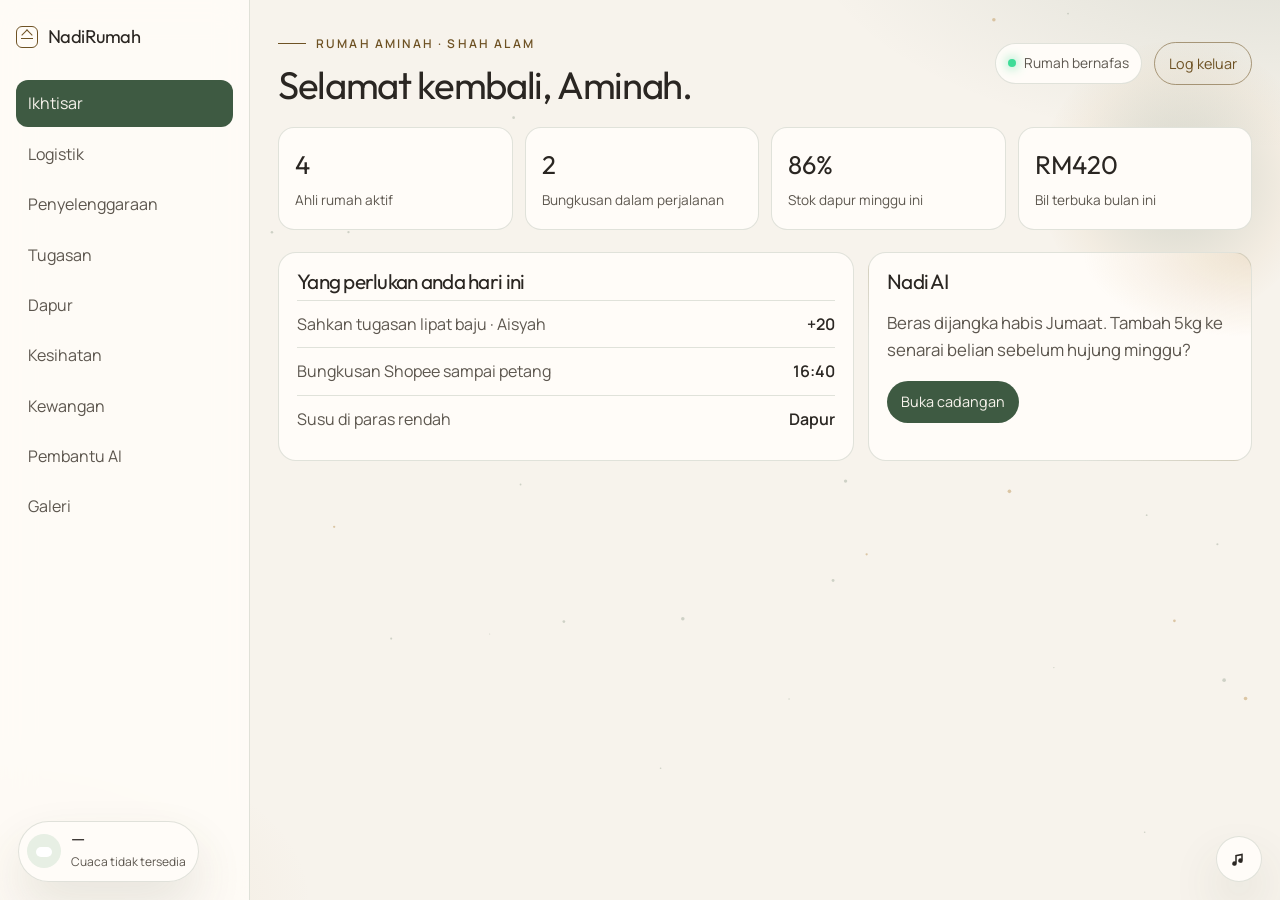
==== dashboard.html @ 3e280d4c "Terbitkan laman NadiRumah HomeOS." ====
<!DOCTYPE html>
<html lang="ms">
<head>
  <meta charset="utf-8">
  <meta name="viewport" content="width=device-width, initial-scale=1">
  <title>Papan pemuka · NadiRumah</title>
  <meta name="description" content="Paparan antaramuka utama NadiRumah HomeOS untuk keluarga.">
  <link rel="preconnect" href="https://fonts.googleapis.com">
  <link rel="preconnect" href="https://fonts.gstatic.com" crossorigin>
  <link href="https://fonts.googleapis.com/css2?family=Manrope:wght@400;500;600;700&family=Outfit:wght@300;400;500&display=swap" rel="stylesheet">
  <link rel="stylesheet" href="assets/css/style.css">
</head>
<body class="dash">
  <div class="app">
    <aside class="side">
      <a class="logo" href="index.html"><span class="mark" aria-hidden="true"></span> NadiRumah</a>
      <nav aria-label="Modul papan pemuka">
        <button type="button" class="on" data-tab="ikhtisar">Ikhtisar</button>
        <button type="button" data-tab="logistik">Logistik</button>
        <button type="button" data-tab="selenggara">Penyelenggaraan</button>
        <button type="button" data-tab="tugasan">Tugasan</button>
        <button type="button" data-tab="dapur">Dapur</button>
        <button type="button" data-tab="kesihatan">Kesihatan</button>
        <button type="button" data-tab="kewangan">Kewangan</button>
        <button type="button" data-tab="ai">Pembantu AI</button>
        <button type="button" data-tab="galeri">Galeri</button>
      </nav>
    </aside>
    <main class="main">
      <canvas class="dash-dust" id="dust" aria-hidden="true"></canvas>
      <div class="dash-orb" aria-hidden="true"></div>
      <div class="topbar">
        <div>
          <p class="eyebrow" data-house>Rumah Aminah · Shah Alam</p>
          <h2 class="dash-title">Selamat kembali, <span data-name>Aminah</span>.</h2>
        </div>
        <div class="top-actions">
          <span class="live"><i class="pulse" aria-hidden="true"></i> Rumah bernafas</span>
          <a class="btn gold small" href="index.html" data-logout>Log keluar</a>
        </div>
      </div>

      <section class="panel on" id="ikhtisar">
        <div class="kpis">
          <div class="kpi"><b data-count="4">0</b><span>Ahli rumah aktif</span></div>
          <div class="kpi"><b data-count="2">0</b><span>Bungkusan dalam perjalanan</span></div>
          <div class="kpi"><b data-count="86" data-suffix="%">0%</b><span>Stok dapur minggu ini</span></div>
          <div class="kpi"><b data-count="420" data-prefix="RM">RM0</b><span>Bil terbuka bulan ini</span></div>
        </div>
        <div class="grid-2">
          <article class="card">
            <h3>Yang perlukan anda hari ini</h3>
            <div class="rowline"><span>Sahkan tugasan lipat baju · Aisyah</span><b>+20</b></div>
            <div class="rowline"><span>Bungkusan Shopee sampai petang</span><b>16:40</b></div>
            <div class="rowline"><span>Susu di paras rendah</span><b>Dapur</b></div>
          </article>
          <article class="card card-ai">
            <h3>Nadi AI</h3>
            <p class="lede">Beras dijangka habis Jumaat. Tambah 5kg ke senarai belian sebelum hujung minggu?</p>
            <button class="btn small" type="button" data-open-tab="ai">Buka cadangan</button>
          </article>
        </div>
      </section>

      <section class="panel" id="logistik">
        <div class="dash-stage stage-tag">
          <img src="assets/img/modul-logistik.jpg" alt="">
          <div><p class="eyebrow">Logistik</p><h3>Penerimaan bungkusan</h3></div>
        </div>
        <article class="card">
          <div class="rowline"><span>Shopee · lampin &amp; sabun</span><b>Hari ini</b></div>
          <div class="rowline"><span>Pos Laju · buku latihan Adam</span><b>Esok</b></div>
          <div class="rowline"><span>Siapa ambil di pagar</span><b>Belum ditetapkan</b></div>
        </article>
      </section>

      <section class="panel" id="selenggara">
        <div class="dash-stage stage-arch">
          <img src="assets/img/modul-penyelenggaraan.jpg" alt="">
          <div><p class="eyebrow">Penyelenggaraan</p><h3>Meja bantuan rumah</h3></div>
        </div>
        <article class="card">
          <div class="rowline"><span>Penghawa dingin bilik tidur berbunyi</span><span class="tag">Terbuka</span></div>
          <div class="rowline"><span>Lampu koridor kelip</span><b>Dijadualkan Sabtu</b></div>
          <div class="rowline"><span>Paip singki dapur</span><b>Selesai</b></div>
        </article>
      </section>

      <section class="panel" id="tugasan">
        <div class="dash-stage stage-blob">
          <img src="assets/img/modul-tugasan.jpg" alt="">
          <div><p class="eyebrow">Tugasan</p><h3>Enjin tugasan</h3></div>
        </div>
        <article class="card">
          <div class="rowline"><span>Aisyah · lipat baju</span><b>20 mata · menunggu</b></div>
          <div class="rowline"><span>Adam · siram tanaman</span><b>15 mata · selesai</b></div>
          <div class="rowline"><span>Papan mata minggu ini</span><b>Aisyah 240 · Adam 180</b></div>
        </article>
      </section>

      <section class="panel" id="dapur">
        <div class="dash-stage stage-leaf">
          <img src="assets/img/modul-dapur.jpg" alt="">
          <div><p class="eyebrow">Dapur</p><h3>Arkib dapur</h3></div>
        </div>
        <article class="card">
          <div class="rowline"><span>Beras</span><b>2 hari</b></div>
          <div class="rowline"><span>Susu segar</span><b>Hampir habis</b></div>
          <div class="rowline"><span>Telur</span><b>Cukup</b></div>
        </article>
      </section>

      <section class="panel" id="kesihatan">
        <div class="dash-stage stage-window">
          <img src="assets/img/modul-kesihatan.jpg" alt="">
          <div><p class="eyebrow">Kesihatan</p><h3>Kesihatan &amp; sekolah</h3></div>
        </div>
        <article class="card">
          <div class="rowline"><span>Alahan Adam</span><b>Udang · epipen di laci dapur</b></div>
          <div class="rowline"><span>Klinik keluarga</span><b>Klinik Kelana, 03-0000 2211</b></div>
          <div class="rowline"><span>Latihan Aisyah</span><b>Khamis 17:30</b></div>
        </article>
      </section>

      <section class="panel" id="kewangan">
        <div class="dash-stage stage-fold">
          <img src="assets/img/modul-kewangan.jpg" alt="">
          <div><p class="eyebrow">Kewangan</p><h3>Kewangan rumah</h3></div>
        </div>
        <article class="card">
          <div class="rowline"><span>TNB</span><b>RM186 · 12 haribulan</b></div>
          <div class="rowline"><span>Air</span><b>RM42 · 18 haribulan</b></div>
          <div class="rowline"><span>Cukai tanah</span><b>Mac · belum dijana</b></div>
        </article>
      </section>

      <section class="panel" id="ai">
        <article class="card card-ai">
          <h3>Pembantu rumah</h3>
          <div class="ai-line"><small>Ramalan</small><p>Stok beras menyusut lebih cepat minggu ini kerana cuti sekolah. Cadangan: 5kg, bukan 10kg.</p></div>
          <div class="ai-line" style="margin-top:12px"><small>Jadual</small><p>Servis penghawa dingin Sabtu 10:00 bertindih dengan latihan. Alih teknisi ke 14:00?</p></div>
          <div class="ai-line" style="margin-top:12px"><small>Cukai</small><p>Cukai tanah tahun lepas dibayar 3 hari lewat. Peringatan tahun ini diangkat 14 hari lebih awal.</p></div>
        </article>
      </section>

      <section class="panel" id="galeri">
        <div class="gallery-head">
          <div>
            <p class="eyebrow">Galeri keluarga</p>
            <h3 class="dash-title">Bingkai rumah</h3>
            <p class="lede">Admin dan ahli keluarga boleh muat naik gambar serta video. Apabila iPad dibiarkan, galeri menjadi bingkai.</p>
          </div>
          <div class="gallery-actions">
            <button class="btn small" type="button" id="gallery-pick">Muat naik</button>
            <button class="btn gold small" type="button" id="frame-now">Mainkan bingkai</button>
            <input id="gallery-file" type="file" accept="image/*,video/*" multiple hidden>
          </div>
        </div>
        <p class="hint" id="gallery-note" hidden></p>
        <div class="gallery-grid" id="gallery-grid"></div>
        <p class="lede" id="gallery-empty">Belum ada gambar. Muat naik untuk mengisi bingkai rumah.</p>
      </section>
    </main>
  </div>
  <div class="weather" id="weather" role="status" aria-live="polite">
    <span class="weather-sky" data-sky="cloud" aria-hidden="true"></span>
    <span>
      <strong id="weather-temp">—</strong>
      <small id="weather-label">Shah Alam</small>
    </span>
  </div>
  <div class="frame" id="frame" hidden role="dialog" aria-label="Bingkai gambar">
    <div class="frame-stage" id="frame-stage"></div>
    <div class="frame-meta">
      <span id="frame-who"></span>
      <span id="frame-clock"></span>
    </div>
    <p class="frame-hint">Sentuh untuk kembali</p>
  </div>
  <div class="soundpad">
    <button class="sound-toggle" type="button" aria-expanded="false" aria-controls="sound-panel" aria-label="Lagu">
      <svg viewBox="0 0 24 24" width="18" height="18" aria-hidden="true"><path fill="currentColor" d="M9 18a3 3 0 1 1-2-2.83V6.5l10-2v9.67a3 3 0 1 1-2-2.83V7.2l-6 1.2V18Z"/></svg>
    </button>
    <div class="sound-panel" id="sound-panel" hidden>
      <div class="sound-row">
        <button class="sound-play" type="button" data-music="toggle">Main</button>
        <span id="sound-now">Piano cerah</span>
        <button class="sound-min" type="button" aria-label="Kecilkan">Kecilkan</button>
      </div>
      <div class="sound-list" role="listbox" aria-label="Senarai lagu">
        <button type="button" data-weather-music aria-pressed="true">Ikut cuaca</button>
        <button type="button" data-track="0" aria-pressed="false">Piano cerah</button>
        <button type="button" data-track="1" aria-pressed="false">Piano mendung</button>
        <button type="button" data-track="2" aria-pressed="false">Piano hujan</button>
        <button type="button" data-track="3" aria-pressed="false">Dodoi malam</button>
      </div>
      <label class="sound-vol">Kelantangan
        <input id="sound-vol" type="range" min="0" max="100" value="45" aria-valuemin="0" aria-valuemax="100">
      </label>
    </div>
  </div>
  <script src="assets/js/dashboard.js"></script>
  <script src="assets/js/gallery.js"></script>
</body>
</html>
---- assets/css/style.css ----
:root {
  --navy: #f7f3ec;
  --deep: #e7efe4;
  --ink: #2a2622;
  --gold: #6e5224;
  --gold-dim: rgba(196, 160, 106, 0.28);
  --honey: #c4a06a;
  --blue: #3e5a42;
  --blue-2: #4f6b52;
  --white: #2a2622;
  --paper: #fffcf8;
  --cream: #f7f3ec;
  --grey: #5c564e;
  --muted: #6a635b;
  --line: rgba(62, 90, 66, 0.16);
  --glass: rgba(255, 252, 248, 0.82);
  --shadow: 0 24px 50px rgba(62, 74, 52, 0.12);
  --sans: "Manrope", "Segoe UI", sans-serif;
  --display: "Outfit", "Segoe UI", sans-serif;
  --radius: 22px;
  --nav: 76px;
}

* { box-sizing: border-box; }
html { scroll-behavior: smooth; }
body {
  margin: 0;
  background: var(--navy);
  color: var(--white);
  font-family: var(--sans);
  font-size: 16px;
  line-height: 1.65;
  text-rendering: optimizeLegibility;
}
img { max-width: 100%; display: block; }
a { color: inherit; text-decoration: none; }
button, input { font: inherit; color: inherit; }
button { cursor: pointer; }
.skip {
  position: absolute;
  left: 16px;
  top: -40px;
  background: var(--gold);
  color: var(--navy);
  padding: 8px 12px;
  z-index: 20;
}
.skip:focus { top: 12px; }

.wrap {
  width: min(1160px, calc(100% - 40px));
  margin: 0 auto;
}
.eyebrow {
  display: inline-flex;
  align-items: center;
  gap: 10px;
  color: var(--gold);
  letter-spacing: 0.18em;
  text-transform: uppercase;
  font-size: 12px;
  font-weight: 600;
}
.eyebrow::before {
  content: "";
  width: 28px;
  height: 1px;
  background: var(--gold);
}
h1, h2, h3, .display {
  font-family: var(--display);
  font-weight: 400;
  letter-spacing: -0.035em;
  line-height: 1.02;
  margin: 0;
}
h2 { font-size: clamp(2.2rem, 4vw, 3.6rem); }
.lede {
  color: var(--grey);
  font-size: 1.05rem;
  max-width: 46rem;
}
.section { padding: 108px 0; position: relative; }
.section.alt {
  background:
    radial-gradient(900px 420px at 10% 0%, rgba(62, 90, 66, 0.1), transparent 60%),
    linear-gradient(180deg, #f3eee6 0%, #e7efe4 100%);
}

.nav {
  position: sticky;
  top: 0;
  z-index: 30;
  height: var(--nav);
  display: flex;
  align-items: center;
  backdrop-filter: blur(18px);
  background: rgba(247, 243, 236, 0.86);
  border-bottom: 1px solid transparent;
  transition: border-color 0.3s ease, background 0.3s ease;
}
.nav.scrolled { border-bottom-color: var(--line); background: rgba(247, 243, 236, 0.96); }
.nav-inner {
  width: min(1160px, calc(100% - 40px));
  margin: 0 auto;
  display: flex;
  align-items: center;
  gap: 28px;
}
.logo {
  display: flex;
  align-items: center;
  gap: 10px;
  font-family: var(--display);
  letter-spacing: -0.03em;
  font-size: 1.15rem;
}
.mark {
  width: 22px;
  height: 22px;
  border: 1.5px solid var(--gold);
  border-radius: 6px;
  position: relative;
  flex: none;
}
.mark::before, .mark::after { content: ""; position: absolute; }
.mark::before { left: 4px; right: 4px; top: 11px; height: 1px; background: var(--gold); }
.mark::after {
  width: 7px; height: 7px; left: 6px; top: 4px;
  border-left: 1.5px solid var(--gold);
  border-top: 1.5px solid var(--gold);
  transform: rotate(45deg);
}
.nav-links {
  display: flex;
  gap: 22px;
  margin-left: auto;
  color: var(--grey);
  font-size: 0.92rem;
}
.nav-links a { position: relative; }
.nav-links a.active, .nav-links a:hover { color: var(--white); }
.nav-actions { display: flex; align-items: center; gap: 10px; }
.link-quiet { color: var(--grey); font-size: 0.92rem; background: none; border: 0; padding: 8px; }
.link-quiet:hover { color: var(--white); }
.btn {
  border: 0;
  border-radius: 999px;
  padding: 12px 18px;
  background: var(--blue);
  color: var(--cream);
  display: inline-flex;
  align-items: center;
  justify-content: center;
  gap: 8px;
  transition: transform 0.25s ease, background 0.25s ease, box-shadow 0.25s ease;
}
.btn:hover { background: var(--blue-2); transform: translateY(-1px); box-shadow: 0 10px 30px rgba(62, 90, 66, 0.22); }
.btn.gold {
  background: transparent;
  color: var(--gold);
  border: 1px solid rgba(110, 82, 36, 0.55);
}
.btn.gold:hover { background: var(--gold); color: var(--cream); box-shadow: 0 10px 30px rgba(110, 82, 36, 0.18); }
.btn.small { padding: 9px 14px; font-size: 0.9rem; }
.burger {
  display: none;
  width: 42px; height: 42px;
  border-radius: 12px;
  border: 1px solid var(--line);
  background: transparent;
  position: relative;
}
.burger span, .burger span::before, .burger span::after {
  position: absolute; left: 11px; right: 11px; height: 1px; background: var(--ink); content: "";
}
.burger span { top: 20px; }
.burger span::before { top: -6px; }
.burger span::after { top: 6px; }

.menu {
  display: none;
  position: fixed;
  inset: var(--nav) 0 0 0;
  background: rgba(247, 243, 236, 0.98);
  z-index: 29;
  padding: 28px;
}
.menu.open { display: grid; align-content: start; gap: 18px; }
.menu a { font-family: var(--display); font-size: 2rem; letter-spacing: -0.04em; }

.hero {
  min-height: calc(100vh - var(--nav));
  display: grid;
  align-items: center;
  padding: 48px 0 72px;
  position: relative;
  overflow: hidden;
}
.hero-grid {
  display: grid;
  grid-template-columns: 1.1fr 0.9fr;
  gap: 48px;
  align-items: center;
  position: relative;
  z-index: 1;
}
.hero h1 {
  font-size: clamp(3.1rem, 6.4vw, 5.6rem);
  margin: 18px 0 20px;
}
.hero h1 span { color: var(--gold); }
.hero-actions { display: flex; flex-wrap: wrap; gap: 12px; margin-top: 28px; }
.meta-row {
  display: flex;
  gap: 28px;
  margin-top: 36px;
  color: var(--muted);
  font-size: 0.86rem;
}
.meta-row strong { display: block; color: var(--white); font-weight: 600; font-size: 0.95rem; }

.stage {
  position: relative;
  height: 540px;
  overflow: hidden;
}
.stage canvas {
  position: absolute;
  inset: 0;
  width: 100%;
  height: 100%;
}
.glow-orb {
  position: absolute;
  width: 340px; height: 340px;
  right: 20px; top: 80px;
  border-radius: 50%;
  background: radial-gradient(circle, rgba(62, 90, 66, 0.22), rgba(196, 160, 106, 0.12) 55%, transparent 70%);
  filter: blur(8px);
}
.tablet {
  position: absolute;
  width: 300px;
  right: 18px;
  top: 54px;
  padding: 14px;
  border-radius: 28px;
  background: linear-gradient(180deg, #fffcf8, #f3eee6);
  border: 1px solid rgba(62, 90, 66, 0.16);
  box-shadow: var(--shadow);
  transform: perspective(900px) rotateY(-16deg) rotateX(8deg);
  backdrop-filter: blur(8px);
}
.tablet-screen {
  background: #f7f3ec;
  border-radius: 18px;
  padding: 16px;
  min-height: 390px;
}
.screen-top { display: flex; justify-content: space-between; color: var(--grey); font-size: 12px; }
.pulse {
  width: 8px; height: 8px; border-radius: 50%; background: #3ddc97; box-shadow: 0 0 12px #3ddc97;
}
.screen-title { font-family: var(--display); font-size: 1.35rem; margin: 18px 0 12px; letter-spacing: -0.03em; }
.chip-row { display: flex; gap: 6px; flex-wrap: wrap; }
.chip {
  font-size: 11px;
  border: 1px solid var(--line);
  border-radius: 999px;
  padding: 4px 8px;
  color: var(--grey);
}
.mini-card {
  margin-top: 12px;
  padding: 12px;
  border-radius: 14px;
  background: #fffcf8;
  border: 1px solid var(--line);
}
.mini-card b { display: block; font-weight: 600; font-size: 0.92rem; }
.mini-card span { color: var(--grey); font-size: 0.8rem; }
.bar { height: 4px; border-radius: 99px; background: rgba(62, 90, 66, 0.12); margin-top: 8px; overflow: hidden; }
.bar i { display: block; height: 100%; width: 68%; background: linear-gradient(90deg, var(--gold), var(--blue)); }
.float-label {
  position: absolute;
  padding: 8px 12px;
  border-radius: 999px;
  background: rgba(255, 252, 248, 0.92);
  border: 1px solid var(--line);
  font-size: 12px;
  color: var(--grey);
  backdrop-filter: blur(10px);
}
.float-label.a { left: 0; top: 86px; }
.float-label.b { left: 8px; top: 250px; }
.float-label.c { left: 0; bottom: 36px; }

.split { display: grid; grid-template-columns: 1.05fr 0.95fr; gap: 64px; align-items: center; }
.quote {
  margin-top: 22px;
  padding-left: 16px;
  border-left: 1px solid var(--gold);
  color: var(--white);
  font-family: var(--display);
  font-size: 1.35rem;
  letter-spacing: -0.03em;
  line-height: 1.35;
}
.points { list-style: none; padding: 0; margin: 28px 0 0; }
.points li {
  padding: 12px 0;
  border-top: 1px solid var(--line);
  color: var(--grey);
}
.points li:last-child { border-bottom: 1px solid var(--line); }
.family-visual {
  position: relative;
  min-height: 420px;
  border-radius: 28px;
  background:
    radial-gradient(400px 220px at 70% 30%, rgba(196,160,106,0.28), transparent 60%),
    linear-gradient(160deg, #e7efe4, #f7f3ec 70%);
  border: 1px solid var(--line);
  overflow: hidden;
}
.ring {
  position: absolute;
  border: 1px solid rgba(110, 82, 36, 0.28);
  border-radius: 50%;
}
.ring.r1 { width: 280px; height: 280px; right: -40px; top: -30px; }
.ring.r2 { width: 180px; height: 180px; left: 30px; bottom: 40px; border-color: rgba(62, 90, 66, 0.35); }
.person {
  position: absolute;
  width: 92px; height: 120px;
  border-radius: 46px 46px 18px 18px;
  background: linear-gradient(180deg, #6e8a72, #3e5a42);
  border: 1px solid rgba(62, 90, 66, 0.2);
}
.person.p1 { left: 54px; bottom: 70px; }
.person.p2 { left: 150px; bottom: 96px; height: 146px; }
.person.p3 { left: 248px; bottom: 78px; width: 74px; }
.wall {
  position: absolute;
  right: 36px; top: 78px;
  width: 150px; height: 98px;
  border-radius: 12px;
  background: #fffcf8;
  border: 1px solid rgba(62, 90, 66, 0.28);
  box-shadow: 0 12px 30px rgba(62, 90, 66, 0.12);
  padding: 10px;
}
.wall i { display: block; height: 6px; margin-bottom: 6px; border-radius: 6px; background: rgba(196,160,106,0.85); }
.wall i:nth-child(2) { width: 70%; background: rgba(62,90,66,0.75); }
.wall i:nth-child(3) { width: 46%; }

.module-head, .head-row {
  display: flex;
  justify-content: space-between;
  gap: 24px;
  align-items: end;
  margin-bottom: 36px;
}
.modules {
  display: grid;
  grid-template-columns: 1.15fr 0.9fr 1fr;
  gap: 22px 18px;
  align-items: start;
}
.module {
  position: relative;
  display: flex;
  flex-direction: column;
  min-height: 390px;
  padding: 0;
  overflow: hidden;
  background: var(--paper);
  border: 1px solid var(--line);
  box-shadow: 0 16px 36px rgba(62, 74, 52, 0.08);
  transition: transform 0.25s ease, box-shadow 0.25s ease;
}
.module:hover {
  transform: translateY(-6px);
  box-shadow: 0 22px 44px rgba(62, 74, 52, 0.14);
}
.module-art {
  margin: 0;
  height: 168px;
  overflow: hidden;
  flex: none;
}
.module-art img {
  width: 100%;
  height: 100%;
  object-fit: cover;
}
.module-body { padding: 18px 20px 22px; }
.module .idx {
  display: inline-flex;
  margin-bottom: 8px;
  color: var(--blue);
  font-family: var(--display);
  font-size: 0.95rem;
}
.module h3 { font-size: 1.45rem; margin: 0 0 8px; }
.module p { margin: 0; color: var(--grey); }
.m-tag { border-radius: 18px 46px 18px 72px; }
.m-tag .module-art { border-radius: 0 0 48px 0; }
.m-arch { border-radius: 120px 120px 28px 28px; margin-top: 36px; }
.m-arch .module-art { height: 188px; }
.m-blob { border-radius: 42px 78px 36px 86px; }
.m-leaf { border-radius: 28px 90px 28px 90px; }
.m-window { border-radius: 150px 150px 26px 26px; margin-top: 28px; }
.m-fold { border-radius: 8px 64px 22px 28px; }
.m-fold::after {
  content: "";
  position: absolute;
  top: 0;
  right: 0;
  border-style: solid;
  border-width: 0 46px 46px 0;
  border-color: transparent var(--deep) transparent transparent;
  filter: drop-shadow(-2px 2px 0 rgba(62, 90, 66, 0.12));
}

.why-list { display: grid; gap: 0; margin-top: 28px; }
.why-item {
  display: grid;
  grid-template-columns: 80px 1fr;
  gap: 16px;
  padding: 22px 0;
  border-top: 1px solid var(--line);
}
.why-item strong { font-family: var(--display); font-size: 1.4rem; font-weight: 400; letter-spacing: -0.03em; }
.why-item span { color: var(--gold); font-family: var(--display); }

.steps {
  display: grid;
  grid-template-columns: repeat(4, 1fr);
  gap: 14px;
  margin-top: 36px;
}
.step {
  padding: 22px 18px 26px;
  border-top: 1px solid var(--gold);
  background: linear-gradient(180deg, rgba(214,181,109,0.08), transparent 70%);
}
.step em { font-style: normal; color: var(--gold); font-family: var(--display); font-size: 1.4rem; }
.step h3 { font-size: 1.25rem; margin: 12px 0 8px; }
.step p { margin: 0; color: var(--grey); font-size: 0.95rem; }

.ai-panel {
  display: grid;
  grid-template-columns: 0.9fr 1.1fr;
  gap: 28px;
  padding: 28px;
  border-radius: 28px;
  border: 1px solid var(--line);
  background:
    radial-gradient(500px 200px at 90% 0%, rgba(62,90,66,0.1), transparent 50%),
    var(--paper);
}
.ai-log { display: grid; gap: 12px; }
.ai-line {
  padding: 16px 16px 16px 18px;
  border-radius: 16px;
  background: var(--cream);
  border: 1px solid var(--line);
}
.ai-line small { color: var(--gold); letter-spacing: 0.08em; text-transform: uppercase; font-size: 11px; }
.ai-line p { margin: 6px 0 0; }

.billing {
  display: inline-flex;
  padding: 4px;
  border-radius: 999px;
  border: 1px solid var(--line);
  background: var(--deep);
  margin-bottom: 28px;
}
.billing button {
  border: 0;
  background: transparent;
  color: var(--grey);
  border-radius: 999px;
  padding: 8px 16px;
}
.billing button.on { background: var(--blue); color: var(--cream); }
.plans { display: grid; grid-template-columns: 1fr 1fr; gap: 16px; }
.plan {
  padding: 28px;
  border-radius: 24px;
  border: 1px solid var(--line);
  background: var(--paper);
}
.plan.featured {
  border-color: rgba(110, 82, 36, 0.45);
  background:
    linear-gradient(180deg, rgba(196,160,106,0.22), var(--paper));
}
.price { font-family: var(--display); font-size: 3rem; letter-spacing: -0.04em; margin: 10px 0; }
.price small { font-size: 1rem; color: var(--grey); letter-spacing: 0; }
.plan ul { padding: 0; margin: 0 0 22px; list-style: none; color: var(--grey); }
.plan li { padding: 8px 0; border-top: 1px solid var(--line); }
.save { color: var(--gold); font-size: 0.85rem; }

.stories { display: grid; grid-template-columns: 1.3fr 0.7fr; gap: 16px; }
.story {
  padding: 28px;
  border-radius: 24px;
  border: 1px solid var(--line);
  background: var(--paper);
}
.story.feature { min-height: 320px; display: flex; flex-direction: column; justify-content: space-between; }
.story q { font-family: var(--display); font-size: clamp(1.5rem, 2.4vw, 2.1rem); letter-spacing: -0.03em; line-height: 1.25; }
.who { display: flex; gap: 12px; align-items: center; margin-top: 22px; color: var(--grey); }
.avatar {
  width: 44px; height: 44px; border-radius: 50%;
  display: grid; place-items: center;
  background: linear-gradient(140deg, var(--gold), var(--blue));
  color: var(--navy); font-weight: 700;
}
.stack { display: grid; gap: 16px; }
.story h3 { font-size: 1.2rem; margin-bottom: 8px; }

.faq details {
  border-top: 1px solid var(--line);
  padding: 8px 0;
}
.faq details:last-child { border-bottom: 1px solid var(--line); }
.faq summary {
  cursor: pointer;
  list-style: none;
  padding: 16px 0;
  font-family: var(--display);
  font-size: 1.25rem;
  letter-spacing: -0.03em;
  display: flex;
  justify-content: space-between;
  gap: 16px;
}
.faq summary::-webkit-details-marker { display: none; }
.faq summary::after { content: "+"; color: var(--gold); font-weight: 400; }
.faq details[open] summary::after { content: "–"; }
.faq details p { margin: 0 0 16px; color: var(--grey); max-width: 46rem; }

.final {
  text-align: center;
  padding: 90px 24px;
  border-radius: 32px;
  border: 1px solid var(--line);
  background:
    radial-gradient(500px 180px at 50% 0%, rgba(196,160,106,0.28), transparent 60%),
    #e7efe4;
}
.final h2 { margin: 12px auto 16px; max-width: 14ch; }
.final .lede { margin: 0 auto 26px; }

.footer {
  padding: 48px 0 32px;
  border-top: 1px solid var(--line);
  color: var(--grey);
}
.footer-grid {
  display: grid;
  grid-template-columns: 1.4fr 1fr 1fr 1fr;
  gap: 24px;
}
.footer h3 { font-size: 1.1rem; margin-bottom: 10px; }
.footer a { display: block; padding: 4px 0; }
.footer a:hover { color: var(--white); }
.legal { margin-top: 28px; font-size: 0.85rem; color: var(--muted); }

.modal-back {
  position: fixed;
  inset: 0;
  background: rgba(42, 38, 34, 0.4);
  z-index: 40;
  display: none;
  align-items: center;
  justify-content: center;
  padding: 20px;
}
.modal-back.open { display: flex; }
.modal {
  width: min(440px, 100%);
  background: var(--paper);
  border: 1px solid var(--line);
  border-radius: 24px;
  padding: 28px;
  box-shadow: var(--shadow);
}
.modal h3 { font-size: 2rem; margin-bottom: 8px; }
.field { display: grid; gap: 6px; margin: 14px 0; color: var(--grey); font-size: 0.9rem; }
.field input {
  background: var(--cream);
  border: 1px solid var(--line);
  border-radius: 12px;
  padding: 12px 14px;
}
.field input:focus { outline: 2px solid var(--blue); border-color: transparent; }
.modal .btn { width: 100%; margin-top: 8px; }
.hint { color: var(--muted); font-size: 0.82rem; }
.gate-error { color: #8e4638; margin: 0 0 8px; }

.reveal { opacity: 0; transform: translateY(18px); animation: rise 0.8s ease forwards; }
.reveal.d2 { animation-delay: 0.12s; }
.reveal.d3 { animation-delay: 0.22s; }
@keyframes rise { to { opacity: 1; transform: none; } }

.legal-page { padding: 48px 0 80px; }
.legal-page h1 { font-size: clamp(2.4rem, 5vw, 4rem); margin: 12px 0 18px; }
.legal-page p, .legal-page li { color: var(--grey); }
.legal-page h2 { font-size: 1.6rem; margin: 28px 0 8px; }

.app {
  min-height: 100vh;
  display: grid;
  grid-template-columns: 250px 1fr;
}
.side {
  border-right: 1px solid var(--line);
  padding: 22px 16px;
  background: var(--paper);
  position: sticky;
  top: 0;
  height: 100vh;
}
.side nav { display: grid; gap: 4px; margin-top: 28px; }
.side button {
  text-align: left;
  background: transparent;
  border: 0;
  color: var(--grey);
  border-radius: 12px;
  padding: 10px 12px;
}
.side button.on, .side button:hover { background: rgba(62, 90, 66, 0.12); color: var(--ink); }
.main { padding: 22px 28px 48px; }
.topbar { display: flex; justify-content: space-between; gap: 12px; align-items: center; }
.kpis { display: grid; grid-template-columns: repeat(4, 1fr); gap: 12px; margin: 22px 0; }
.kpi {
  padding: 16px;
  border-radius: 16px;
  border: 1px solid var(--line);
  background: var(--paper);
}
.kpi b { display: block; font-family: var(--display); font-size: 1.6rem; font-weight: 400; }
.kpi span { color: var(--grey); font-size: 0.85rem; }
.panel { display: none; }
.panel.on { display: block; }
.grid-2 { display: grid; grid-template-columns: 1.2fr 0.8fr; gap: 14px; }
.card {
  border: 1px solid var(--line);
  border-radius: 18px;
  padding: 18px;
  background: var(--paper);
}
.card h3 { font-size: 1.3rem; margin-bottom: 8px; }
.rowline {
  display: flex;
  justify-content: space-between;
  gap: 12px;
  padding: 10px 0;
  border-top: 1px solid var(--line);
  color: var(--grey);
}
.rowline b { color: var(--ink); font-weight: 600; }
.tag {
  font-size: 12px;
  color: var(--cream);
  background: var(--gold);
  border-radius: 99px;
  padding: 2px 8px;
}

body.dash {
  background:
    radial-gradient(820px 380px at 100% -8%, rgba(62, 90, 66, 0.14), transparent 58%),
    radial-gradient(520px 280px at 0% 100%, rgba(196, 160, 106, 0.16), transparent 60%),
    var(--navy);
}
.dash .app { position: relative; }
.dash .side {
  background: rgba(255, 252, 248, 0.88);
  backdrop-filter: blur(16px);
  animation: slideIn 0.7s ease both;
}
.dash .side button {
  transition: background 0.25s ease, color 0.25s ease, transform 0.25s ease;
}
.dash .side button:hover { transform: translateX(4px); }
.dash .side button.on {
  background: var(--blue);
  color: var(--cream);
}
.dash .main { position: relative; overflow: hidden; }
.dash-dust {
  position: absolute;
  inset: 0;
  width: 100%;
  height: 100%;
  pointer-events: none;
}
.dash-orb {
  position: absolute;
  width: 280px;
  height: 280px;
  right: -40px;
  top: 40px;
  border-radius: 50%;
  background: radial-gradient(circle, rgba(62, 90, 66, 0.2), rgba(196, 160, 106, 0.08) 55%, transparent 72%);
  animation: drift 8s ease-in-out infinite;
  pointer-events: none;
}
.dash .topbar,
.dash .kpis,
.dash .grid-2,
.dash .dash-stage,
.dash .card { position: relative; z-index: 1; }
.dash-title { font-size: clamp(2rem, 3vw, 2.8rem); }
.top-actions { display: flex; align-items: center; gap: 12px; }
.live {
  display: inline-flex;
  align-items: center;
  gap: 8px;
  padding: 8px 12px;
  border-radius: 999px;
  background: var(--paper);
  border: 1px solid var(--line);
  color: var(--grey);
  font-size: 0.86rem;
}
.dash .kpi,
.dash .card,
.dash .dash-stage {
  transition: transform 0.28s ease, box-shadow 0.28s ease;
}
.dash .kpi:hover,
.dash .card:hover {
  transform: translateY(-4px);
  box-shadow: 0 18px 40px rgba(62, 74, 52, 0.1);
}
.live .pulse { display: inline-block; animation: blink 1.8s ease-in-out infinite; }
.dash .panel.on .kpi,
.dash .panel.on .card,
.dash .panel.on .dash-stage { animation: riseIn 0.7s ease backwards; }
.dash .panel.on .kpi:nth-child(2) { animation-delay: 0.08s; }
.dash .panel.on .kpi:nth-child(3) { animation-delay: 0.16s; }
.dash .panel.on .kpi:nth-child(4) { animation-delay: 0.24s; }
.dash .panel.on .card { animation-delay: 0.18s; }
.dash .panel.on .grid-2 .card:nth-child(2) { animation-delay: 0.28s; }
.dash .rowline { transition: transform 0.22s ease, color 0.22s ease; }
.dash .rowline:hover { transform: translateX(6px); color: var(--ink); }
.card-ai {
  background:
    radial-gradient(280px 140px at 100% 0%, rgba(196, 160, 106, 0.28), transparent 60%),
    var(--paper);
}
.dash-stage {
  position: relative;
  overflow: hidden;
  min-height: 190px;
  margin: 18px 0 14px;
  display: grid;
  align-items: end;
  border: 1px solid var(--line);
}
.dash-stage img {
  position: absolute;
  inset: 0;
  width: 100%;
  height: 100%;
  object-fit: cover;
  transform: scale(1.04);
  animation: ken 14s ease-in-out infinite alternate;
}
.dash-stage div {
  position: relative;
  z-index: 1;
  padding: 22px 24px;
  background: linear-gradient(180deg, transparent, rgba(247, 243, 236, 0.94) 70%);
}
.dash-stage h3 { font-size: 2rem; margin: 6px 0 0; }
.stage-tag { border-radius: 18px 46px 18px 72px; }
.stage-arch { border-radius: 110px 110px 28px 28px; }
.stage-blob { border-radius: 42px 78px 36px 86px; }
.stage-leaf { border-radius: 28px 90px 28px 90px; }
.stage-window { border-radius: 140px 140px 26px 26px; }
.stage-fold { border-radius: 8px 64px 22px 28px; }
@keyframes riseIn {
  from { opacity: 0; transform: translateY(18px); }
  to { opacity: 1; transform: none; }
}
@keyframes blink {
  0%, 100% { transform: scale(1); opacity: 1; }
  50% { transform: scale(0.7); opacity: 0.45; }
}
@keyframes slideIn { from { opacity: 0; transform: translateX(-18px); } }
@keyframes drift {
  0%, 100% { transform: translate3d(0, 0, 0); }
  50% { transform: translate3d(-16px, 18px, 0); }
}
@keyframes ken { to { transform: scale(1.12); } }

.soundpad {
  position: fixed;
  right: 18px;
  bottom: 18px;
  z-index: 25;
  display: grid;
  justify-items: end;
  gap: 8px;
}
.sound-toggle,
.sound-play,
.sound-min,
.sound-list button {
  border: 1px solid var(--line);
  background: var(--paper);
  color: var(--ink);
  border-radius: 999px;
  padding: 8px 12px;
  font-size: 0.82rem;
}
.sound-toggle {
  width: 46px;
  height: 46px;
  padding: 0;
  display: grid;
  place-items: center;
  box-shadow: var(--shadow);
}
.sound-toggle.is-on { background: var(--blue); color: var(--cream); border-color: transparent; }
.sound-min { margin-left: auto; padding: 6px 10px; }
.sound-panel[hidden] { display: none; }
.sound-panel {
  width: min(240px, calc(100vw - 36px));
  padding: 12px;
  border-radius: 18px;
  border: 1px solid var(--line);
  background: rgba(255, 252, 248, 0.96);
  box-shadow: var(--shadow);
  display: grid;
  gap: 10px;
}
.sound-row { display: flex; align-items: center; gap: 8px; }
#sound-now { color: var(--grey); font-size: 0.85rem; }
.sound-list { display: grid; gap: 6px; }
.sound-list button { text-align: left; border-radius: 12px; }
.sound-list button[aria-pressed="true"] { background: var(--deep); color: var(--ink); }
.sound-vol { display: grid; gap: 6px; color: var(--grey); font-size: 0.82rem; }
.sound-vol input { width: 100%; accent-color: var(--blue); }

.weather {
  position: fixed;
  left: 18px;
  bottom: 18px;
  z-index: 25;
  display: flex;
  align-items: center;
  gap: 10px;
  padding: 8px 12px 8px 8px;
  border-radius: 999px;
  border: 1px solid var(--line);
  background: rgba(255, 252, 248, 0.94);
  box-shadow: var(--shadow);
}
.weather strong { display: block; font-family: var(--display); font-size: 1.05rem; font-weight: 400; line-height: 1; }
.weather small { color: var(--grey); font-size: 0.75rem; }
.weather-sky {
  width: 34px;
  height: 34px;
  border-radius: 50%;
  background: var(--deep);
  position: relative;
}
.weather-sky::before,
.weather-sky::after { content: ""; position: absolute; }
.weather-sky[data-sky="sun"]::before {
  width: 12px; height: 12px; border-radius: 50%;
  background: var(--honey); left: 11px; top: 11px;
}
.weather-sky[data-sky="cloud"]::before,
.weather-sky[data-sky="rain"]::before,
.weather-sky[data-sky="night"]::before {
  width: 16px; height: 10px; border-radius: 8px;
  background: #fff; left: 9px; top: 13px;
  box-shadow: -6px 2px 0 -1px #e7efe4;
}
.weather-sky[data-sky="rain"]::after {
  width: 2px; height: 8px; background: var(--blue);
  left: 16px; top: 24px; box-shadow: 5px -2px 0 var(--blue);
}
.weather-sky[data-sky="night"]::after {
  width: 8px; height: 8px; border-radius: 50%;
  background: var(--gold); right: 7px; top: 8px;
}
.gallery-head, .gallery-actions { position: relative; z-index: 1; }
.gallery-head {
  display: flex;
  justify-content: space-between;
  gap: 18px;
  align-items: end;
  margin: 8px 0 18px;
}
.gallery-actions { display: flex; flex-wrap: wrap; gap: 8px; }
.gallery-grid {
  position: relative;
  z-index: 1;
  display: grid;
  grid-template-columns: repeat(auto-fill, minmax(180px, 1fr));
  gap: 14px;
}
.gallery-tile {
  position: relative;
  overflow: hidden;
  background: var(--paper);
  border: 1px solid var(--line);
  border-radius: 28px;
}
.gallery-tile:nth-child(3n) { border-radius: 70px 24px 40px 24px; }
.gallery-tile:nth-child(3n+2) { border-radius: 24px 70px 24px 40px; }
.gallery-tile img, .gallery-tile video {
  width: 100%;
  height: 190px;
  object-fit: cover;
  display: block;
}
.gallery-tile figcaption {
  display: flex;
  justify-content: space-between;
  gap: 8px;
  align-items: center;
  padding: 8px 10px 10px;
  color: var(--grey);
  font-size: 0.8rem;
}
.gallery-tile button {
  border: 0;
  background: transparent;
  color: var(--gold);
  padding: 4px;
}
.frame {
  position: fixed;
  inset: 0;
  z-index: 60;
  background: #241f1b;
  color: #f7f3ec;
}
.frame-stage { position: absolute; inset: 0; }
.frame-media {
  width: 100%;
  height: 100%;
  object-fit: cover;
  animation: ken 18s ease-in-out infinite alternate;
}
.frame-meta {
  position: absolute;
  left: 28px;
  bottom: 28px;
  z-index: 1;
  display: grid;
  gap: 4px;
  text-shadow: 0 8px 24px rgba(0,0,0,0.35);
}
.frame-hint {
  position: absolute;
  right: 28px;
  bottom: 28px;
  margin: 0;
  opacity: 0.75;
}
@media (max-width: 640px) {
  .gallery-head { display: block; }
  .weather { left: 12px; bottom: 12px; }
}

@media (max-width: 980px) {
  .nav-links, .link-quiet { display: none; }
  .burger { display: inline-block; margin-left: auto; }
  .hero-grid, .split, .ai-panel, .plans, .stories, .footer-grid, .grid-2, .app {
    grid-template-columns: 1fr;
  }
  .modules, .steps, .kpis { grid-template-columns: 1fr 1fr; }
  .m-arch, .m-window { margin-top: 0; }
  .stage { height: 460px; }
  .tablet { right: 0; transform: none; }
  .side { position: relative; height: auto; }
  .head-row, .module-head { display: block; }
}
@media (max-width: 640px) {
  .modules, .steps, .kpis { grid-template-columns: 1fr; }
  .m-fold::after { border-width: 0 36px 36px 0; }
  .hero h1 { font-size: 2.7rem; }
  .float-label.a, .float-label.b { display: none; }
  .wrap { width: min(1160px, calc(100% - 28px)); }
}

@media (prefers-reduced-motion: reduce) {
  html { scroll-behavior: auto; }
  .reveal { animation: none; opacity: 1; transform: none; }
  .btn { transition: none; }
  .dash .side,
  .dash .panel.on .kpi,
  .dash .panel.on .card,
  .dash .panel.on .dash-stage,
  .live .pulse,
  .dash-orb,
  .dash-stage img,
  .frame-media { animation: none; }
  .dash .side button:hover,
  .dash .kpi:hover,
  .dash .card:hover,
  .dash .rowline:hover { transform: none; }
}
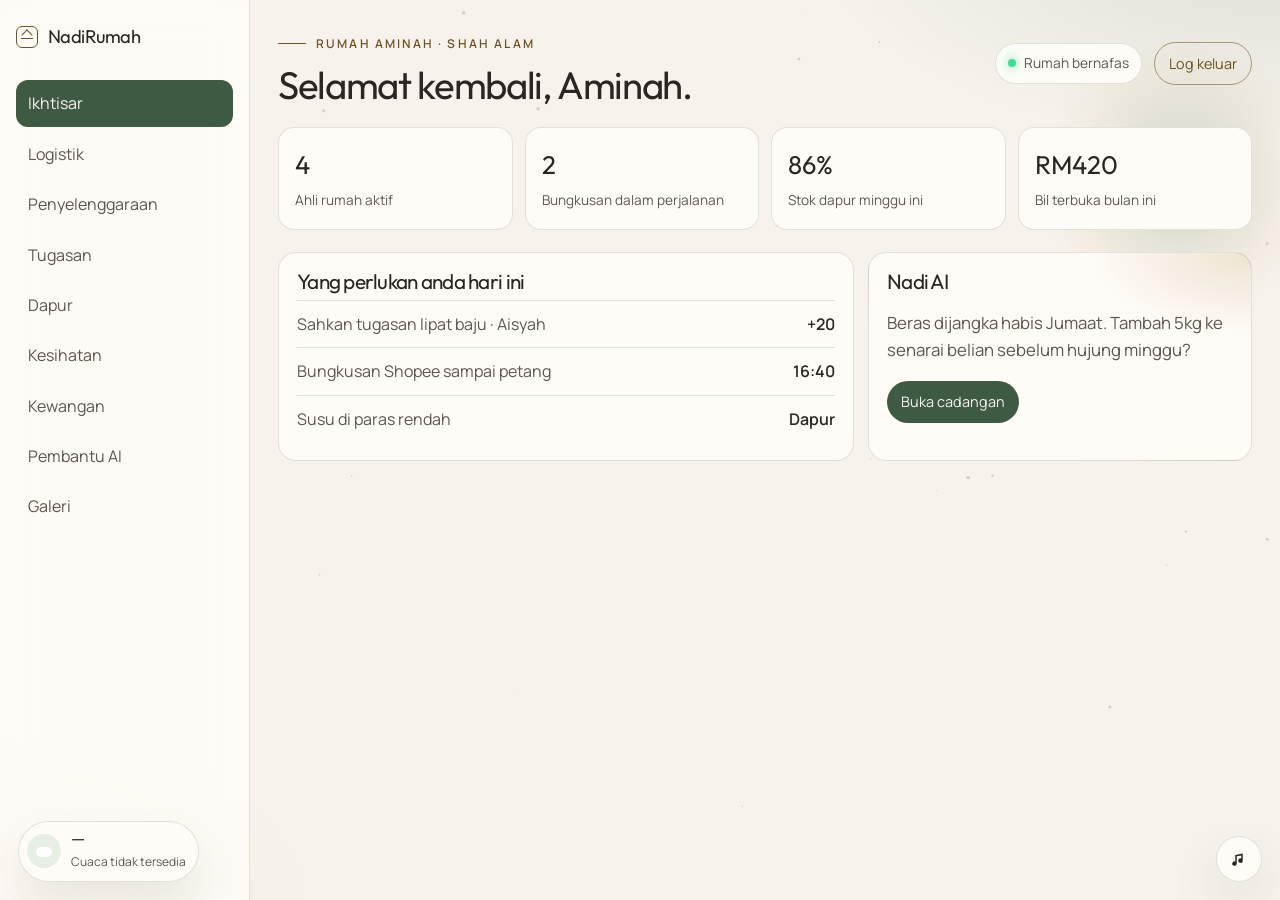
==== commit 8c44ba8b: "Selaraskan modul Pembantu AI dan Galeri dengan modul lain. Pembantu AI dan Galeri kini dibuka dengan" ====
--- a/dashboard.html
+++ b/dashboard.html
@@ -135,27 +135,30 @@
       </section>
 
       <section class="panel" id="ai">
-        <article class="card card-ai">
-          <h3>Pembantu rumah</h3>
-          <div class="ai-line"><small>Ramalan</small><p>Stok beras menyusut lebih cepat minggu ini kerana cuti sekolah. Cadangan: 5kg, bukan 10kg.</p></div>
-          <div class="ai-line" style="margin-top:12px"><small>Jadual</small><p>Servis penghawa dingin Sabtu 10:00 bertindih dengan latihan. Alih teknisi ke 14:00?</p></div>
-          <div class="ai-line" style="margin-top:12px"><small>Cukai</small><p>Cukai tanah tahun lepas dibayar 3 hari lewat. Peringatan tahun ini diangkat 14 hari lebih awal.</p></div>
+        <div class="dash-stage stage-soft">
+          <img src="assets/img/modul-ai.jpg" alt="">
+          <div><p class="eyebrow">Pembantu AI</p><h3>Pembantu rumah</h3></div>
+        </div>
+        <article class="card">
+          <div class="rowline"><span>Stok beras menyusut lebih cepat minggu ini kerana cuti sekolah. Cadangan: 5kg, bukan 10kg.</span><b>Ramalan</b></div>
+          <div class="rowline"><span>Servis penghawa dingin Sabtu 10:00 bertindih dengan latihan. Alih teknisi ke 14:00?</span><b>Jadual</b></div>
+          <div class="rowline"><span>Cukai tanah tahun lepas dibayar 3 hari lewat. Peringatan tahun ini diangkat 14 hari lebih awal.</span><b>Cukai</b></div>
         </article>
       </section>
 
       <section class="panel" id="galeri">
-        <div class="gallery-head">
-          <div>
-            <p class="eyebrow">Galeri keluarga</p>
-            <h3 class="dash-title">Bingkai rumah</h3>
-            <p class="lede">Admin dan ahli keluarga boleh muat naik gambar serta video. Apabila iPad dibiarkan, galeri menjadi bingkai.</p>
-          </div>
+        <div class="dash-stage stage-frame">
+          <img src="assets/img/modul-galeri.jpg" alt="">
+          <div><p class="eyebrow">Galeri</p><h3>Bingkai rumah</h3></div>
+        </div>
+        <article class="card">
+          <div class="rowline"><span>Gambar dan video kekal pada pelayar ini. iPad yang dibiarkan menjadi bingkai.</span><b>Keluarga</b></div>
           <div class="gallery-actions">
             <button class="btn small" type="button" id="gallery-pick">Muat naik</button>
             <button class="btn gold small" type="button" id="frame-now">Mainkan bingkai</button>
             <input id="gallery-file" type="file" accept="image/*,video/*" multiple hidden>
           </div>
-        </div>
+        </article>
         <p class="hint" id="gallery-note" hidden></p>
         <div class="gallery-grid" id="gallery-grid"></div>
         <p class="lede" id="gallery-empty">Belum ada gambar. Muat naik untuk mengisi bingkai rumah.</p>
--- a/assets/css/style.css
+++ b/assets/css/style.css
@@ -789,6 +789,9 @@
 .stage-leaf { border-radius: 28px 90px 28px 90px; }
 .stage-window { border-radius: 140px 140px 26px 26px; }
 .stage-fold { border-radius: 8px 64px 22px 28px; }
+.stage-soft { border-radius: 36px 80px 28px 64px; }
+.stage-frame { border-radius: 22px; }
+.gallery-actions { display: flex; flex-wrap: wrap; gap: 8px; padding-top: 14px; }
 @keyframes riseIn {
   from { opacity: 0; transform: translateY(18px); }
   to { opacity: 1; transform: none; }
@@ -897,18 +900,10 @@
   width: 8px; height: 8px; border-radius: 50%;
   background: var(--gold); right: 7px; top: 8px;
 }
-.gallery-head, .gallery-actions { position: relative; z-index: 1; }
-.gallery-head {
-  display: flex;
-  justify-content: space-between;
-  gap: 18px;
-  align-items: end;
-  margin: 8px 0 18px;
-}
-.gallery-actions { display: flex; flex-wrap: wrap; gap: 8px; }
 .gallery-grid {
   position: relative;
   z-index: 1;
+  margin-top: 14px;
   display: grid;
   grid-template-columns: repeat(auto-fill, minmax(180px, 1fr));
   gap: 14px;
@@ -974,7 +969,6 @@
   opacity: 0.75;
 }
 @media (max-width: 640px) {
-  .gallery-head { display: block; }
   .weather { left: 12px; bottom: 12px; }
 }
 
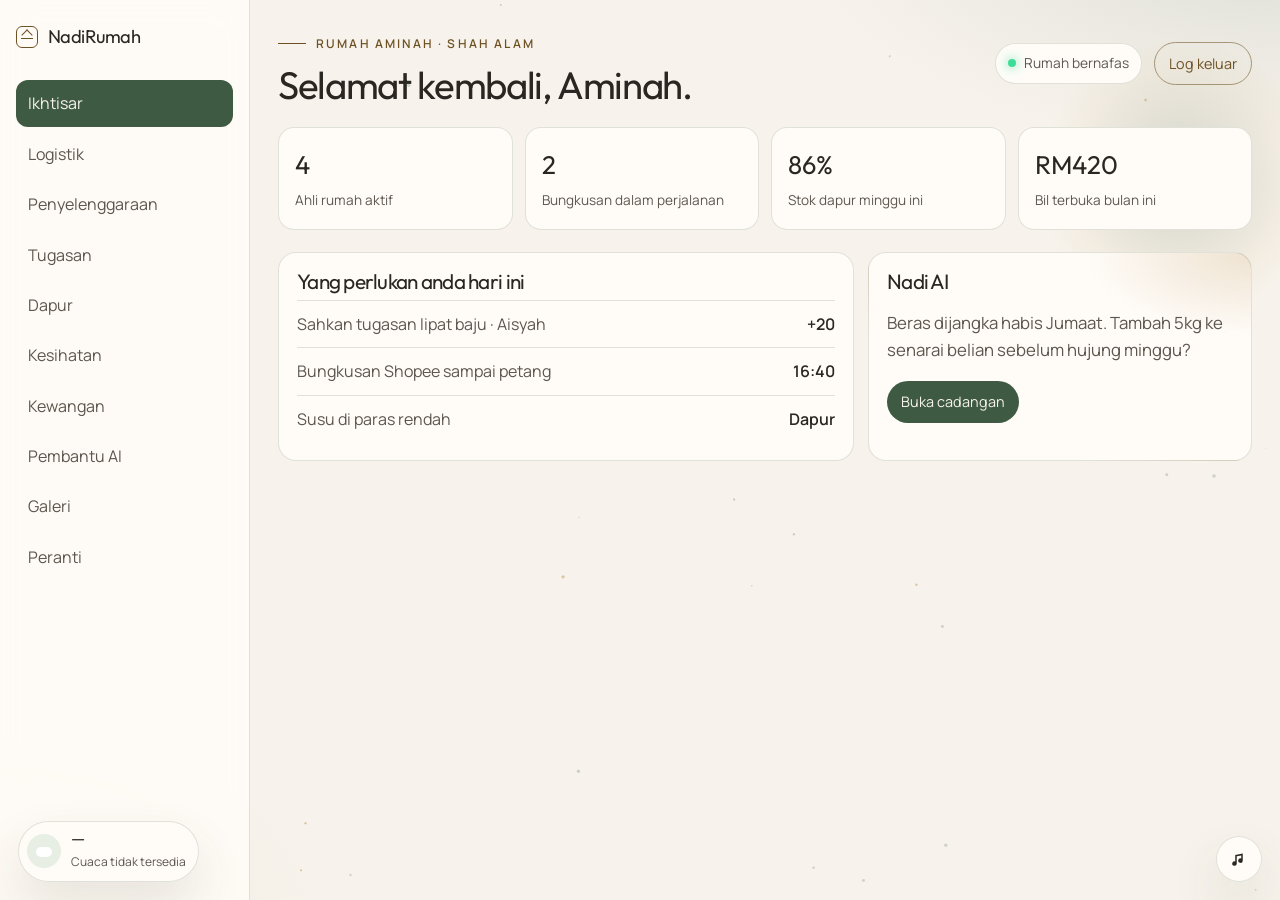
==== commit fdf24e3a: "Tambah modul pengurusan peranti pada laman utama dan papan pemuka. Admin boleh memantau Wi-Fi rumah " ====
--- a/dashboard.html
+++ b/dashboard.html
@@ -24,6 +24,7 @@
         <button type="button" data-tab="kewangan">Kewangan</button>
         <button type="button" data-tab="ai">Pembantu AI</button>
         <button type="button" data-tab="galeri">Galeri</button>
+        <button type="button" data-tab="peranti">Peranti</button>
       </nav>
     </aside>
     <main class="main">
@@ -162,6 +163,19 @@
         <p class="hint" id="gallery-note" hidden></p>
         <div class="gallery-grid" id="gallery-grid"></div>
         <p class="lede" id="gallery-empty">Belum ada gambar. Muat naik untuk mengisi bingkai rumah.</p>
+      </section>
+
+      <section class="panel" id="peranti">
+        <div class="dash-stage stage-device">
+          <img src="assets/img/modul-peranti.jpg" alt="">
+          <div><p class="eyebrow">Peranti</p><h3>Pengurusan peranti</h3></div>
+        </div>
+        <article class="card">
+          <div class="rowline"><span id="wifi-name">NadiRumah-5G</span><b id="wifi-signal">Isyarat kuat</b></div>
+          <div class="rowline"><span>Peranti di rangkaian</span><b id="wifi-count">—</b></div>
+          <div class="rowline"><span>Kelajuan semasa</span><b>186 Mbps</b></div>
+        </article>
+        <article class="card" id="device-list" aria-label="Suis peranti rumah"></article>
       </section>
     </main>
   </div>
@@ -204,5 +218,6 @@
   </div>
   <script src="assets/js/dashboard.js"></script>
   <script src="assets/js/gallery.js"></script>
+  <script src="assets/js/devices.js"></script>
 </body>
 </html>
--- a/assets/css/style.css
+++ b/assets/css/style.css
@@ -413,6 +413,9 @@
 .m-leaf { border-radius: 28px 90px 28px 90px; }
 .m-window { border-radius: 150px 150px 26px 26px; margin-top: 28px; }
 .m-fold { border-radius: 8px 64px 22px 28px; }
+.m-soft { border-radius: 36px 80px 28px 64px; }
+.m-frame { border-radius: 22px; margin-top: 32px; }
+.m-device { border-radius: 48px 18px 64px 18px; }
 .m-fold::after {
   content: "";
   position: absolute;
@@ -791,7 +794,42 @@
 .stage-fold { border-radius: 8px 64px 22px 28px; }
 .stage-soft { border-radius: 36px 80px 28px 64px; }
 .stage-frame { border-radius: 22px; }
+.stage-device { border-radius: 48px 18px 64px 18px; }
 .gallery-actions { display: flex; flex-wrap: wrap; gap: 8px; padding-top: 14px; }
+#device-list { margin-top: 14px; }
+.device-row {
+  display: flex;
+  justify-content: space-between;
+  align-items: center;
+  gap: 12px;
+  padding: 12px 0;
+  border-top: 1px solid var(--line);
+}
+.device-row:first-child { border-top: 0; padding-top: 0; }
+.device-row b { display: block; font-weight: 600; }
+.device-row span { color: var(--grey); font-size: 0.85rem; }
+.switch {
+  width: 48px;
+  height: 28px;
+  border-radius: 999px;
+  border: 1px solid var(--line);
+  background: #e7e2d8;
+  position: relative;
+  flex: none;
+  padding: 0;
+}
+.switch[aria-pressed="true"] { background: var(--blue); border-color: transparent; }
+.switch i {
+  position: absolute;
+  width: 22px;
+  height: 22px;
+  border-radius: 50%;
+  background: var(--paper);
+  top: 2px;
+  left: 2px;
+  transition: transform 0.2s ease;
+}
+.switch[aria-pressed="true"] i { transform: translateX(20px); }
 @keyframes riseIn {
   from { opacity: 0; transform: translateY(18px); }
   to { opacity: 1; transform: none; }
@@ -979,7 +1017,7 @@
     grid-template-columns: 1fr;
   }
   .modules, .steps, .kpis { grid-template-columns: 1fr 1fr; }
-  .m-arch, .m-window { margin-top: 0; }
+  .m-arch, .m-window, .m-frame { margin-top: 0; }
   .stage { height: 460px; }
   .tablet { right: 0; transform: none; }
   .side { position: relative; height: auto; }
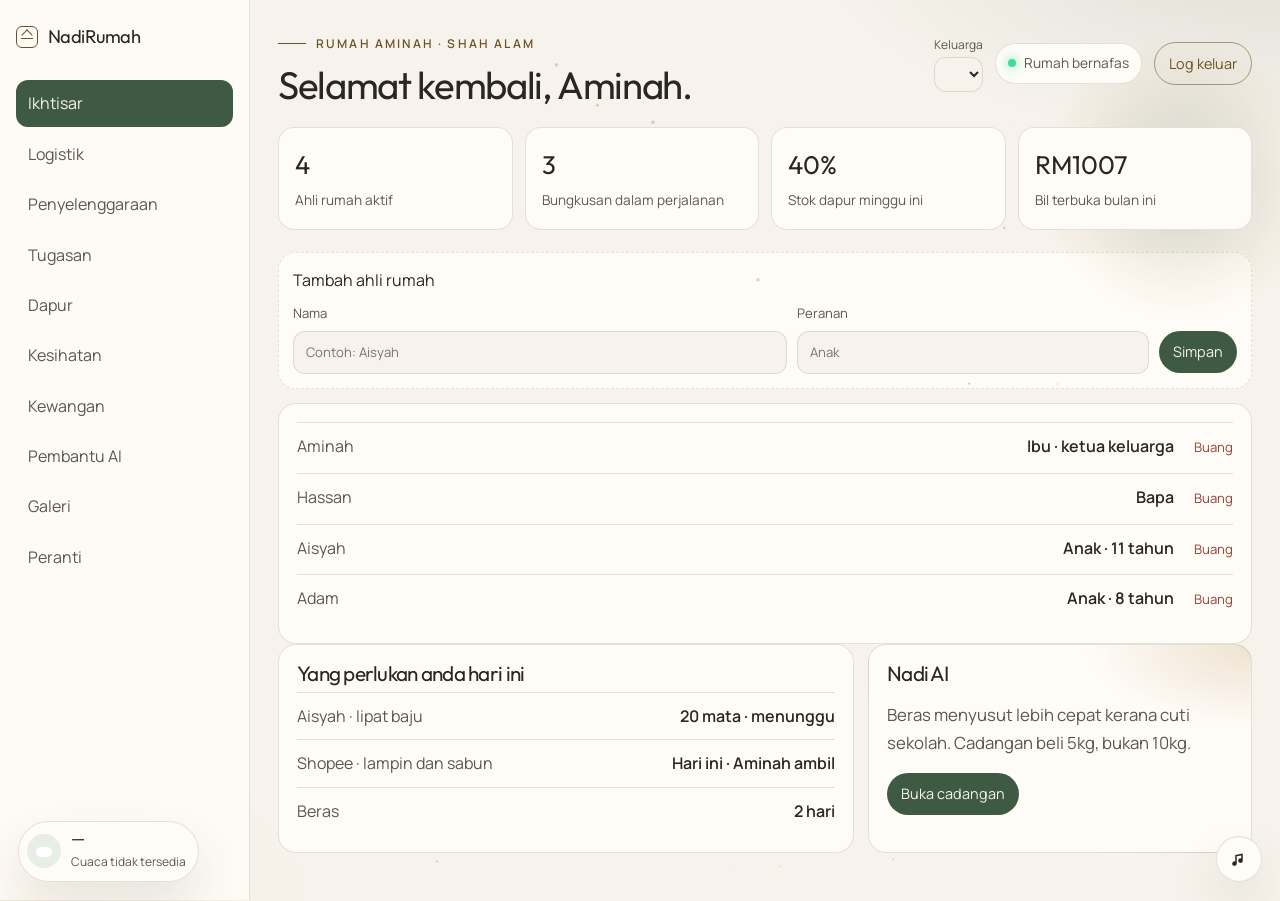
==== commit e1a9e48e: "Tambah borang kemasukan data dan lima akaun keluarga. Setiap modul pada papan pemuka kini ada borang" ====
--- a/dashboard.html
+++ b/dashboard.html
@@ -36,6 +36,9 @@
           <h2 class="dash-title">Selamat kembali, <span data-name>Aminah</span>.</h2>
         </div>
         <div class="top-actions">
+          <label class="house-switch" id="house-switch" hidden>Keluarga
+            <select id="house-pick" aria-label="Pilih keluarga"></select>
+          </label>
           <span class="live"><i class="pulse" aria-hidden="true"></i> Rumah bernafas</span>
           <a class="btn gold small" href="index.html" data-logout>Log keluar</a>
         </div>
@@ -43,17 +46,22 @@
 
       <section class="panel on" id="ikhtisar">
         <div class="kpis">
-          <div class="kpi"><b data-count="4">0</b><span>Ahli rumah aktif</span></div>
-          <div class="kpi"><b data-count="2">0</b><span>Bungkusan dalam perjalanan</span></div>
-          <div class="kpi"><b data-count="86" data-suffix="%">0%</b><span>Stok dapur minggu ini</span></div>
-          <div class="kpi"><b data-count="420" data-prefix="RM">RM0</b><span>Bil terbuka bulan ini</span></div>
-        </div>
+          <div class="kpi"><b data-live="people">0</b><span>Ahli rumah aktif</span></div>
+          <div class="kpi"><b data-live="parcels">0</b><span>Bungkusan dalam perjalanan</span></div>
+          <div class="kpi"><b data-live="stock">0%</b><span>Stok dapur minggu ini</span></div>
+          <div class="kpi"><b data-live="bills">RM0</b><span>Bil terbuka bulan ini</span></div>
+        </div>
+        <form class="entry" data-book="ahli">
+          <p class="entry-title">Tambah ahli rumah</p>
+          <label>Nama<input name="title" required placeholder="Contoh: Aisyah"></label>
+          <label>Peranan<input name="detail" required placeholder="Anak"></label>
+          <button class="btn small" type="submit">Simpan</button>
+        </form>
+        <article class="card" data-list="ahli"></article>
         <div class="grid-2">
           <article class="card">
             <h3>Yang perlukan anda hari ini</h3>
-            <div class="rowline"><span>Sahkan tugasan lipat baju · Aisyah</span><b>+20</b></div>
-            <div class="rowline"><span>Bungkusan Shopee sampai petang</span><b>16:40</b></div>
-            <div class="rowline"><span>Susu di paras rendah</span><b>Dapur</b></div>
+            <div id="today-list"></div>
           </article>
           <article class="card card-ai">
             <h3>Nadi AI</h3>
@@ -68,11 +76,13 @@
           <img src="assets/img/modul-logistik.jpg" alt="">
           <div><p class="eyebrow">Logistik</p><h3>Penerimaan bungkusan</h3></div>
         </div>
-        <article class="card">
-          <div class="rowline"><span>Shopee · lampin &amp; sabun</span><b>Hari ini</b></div>
-          <div class="rowline"><span>Pos Laju · buku latihan Adam</span><b>Esok</b></div>
-          <div class="rowline"><span>Siapa ambil di pagar</span><b>Belum ditetapkan</b></div>
-        </article>
+        <form class="entry" data-book="logistik">
+          <p class="entry-title">Tambah bungkusan</p>
+          <label>Bungkusan<input name="title" required placeholder="Shopee · sabun"></label>
+          <label>Bila atau siapa ambil<input name="detail" required placeholder="Hari ini · Aminah"></label>
+          <button class="btn small" type="submit">Simpan</button>
+        </form>
+        <article class="card" data-list="logistik"></article>
       </section>
 
       <section class="panel" id="selenggara">
@@ -80,11 +90,19 @@
           <img src="assets/img/modul-penyelenggaraan.jpg" alt="">
           <div><p class="eyebrow">Penyelenggaraan</p><h3>Meja bantuan rumah</h3></div>
         </div>
-        <article class="card">
-          <div class="rowline"><span>Penghawa dingin bilik tidur berbunyi</span><span class="tag">Terbuka</span></div>
-          <div class="rowline"><span>Lampu koridor kelip</span><b>Dijadualkan Sabtu</b></div>
-          <div class="rowline"><span>Paip singki dapur</span><b>Selesai</b></div>
-        </article>
+        <form class="entry" data-book="selenggara">
+          <p class="entry-title">Tambah kerja rumah</p>
+          <label>Kerja<input name="title" required placeholder="Lampu koridor kelip"></label>
+          <label>Status
+            <select name="detail" required>
+              <option>Terbuka</option>
+              <option>Dijadualkan</option>
+              <option>Selesai</option>
+            </select>
+          </label>
+          <button class="btn small" type="submit">Simpan</button>
+        </form>
+        <article class="card" data-list="selenggara"></article>
       </section>
 
       <section class="panel" id="tugasan">
@@ -92,11 +110,13 @@
           <img src="assets/img/modul-tugasan.jpg" alt="">
           <div><p class="eyebrow">Tugasan</p><h3>Enjin tugasan</h3></div>
         </div>
-        <article class="card">
-          <div class="rowline"><span>Aisyah · lipat baju</span><b>20 mata · menunggu</b></div>
-          <div class="rowline"><span>Adam · siram tanaman</span><b>15 mata · selesai</b></div>
-          <div class="rowline"><span>Papan mata minggu ini</span><b>Aisyah 240 · Adam 180</b></div>
-        </article>
+        <form class="entry" data-book="tugasan">
+          <p class="entry-title">Tambah tugasan</p>
+          <label>Siapa dan tugasan<input name="title" required placeholder="Aisyah · lipat baju"></label>
+          <label>Mata dan status<input name="detail" required placeholder="20 mata · menunggu"></label>
+          <button class="btn small" type="submit">Simpan</button>
+        </form>
+        <article class="card" data-list="tugasan"></article>
       </section>
 
       <section class="panel" id="dapur">
@@ -104,11 +124,13 @@
           <img src="assets/img/modul-dapur.jpg" alt="">
           <div><p class="eyebrow">Dapur</p><h3>Arkib dapur</h3></div>
         </div>
-        <article class="card">
-          <div class="rowline"><span>Beras</span><b>2 hari</b></div>
-          <div class="rowline"><span>Susu segar</span><b>Hampir habis</b></div>
-          <div class="rowline"><span>Telur</span><b>Cukup</b></div>
-        </article>
+        <form class="entry" data-book="dapur">
+          <p class="entry-title">Tambah stok dapur</p>
+          <label>Bahan<input name="title" required placeholder="Beras"></label>
+          <label>Paras<input name="detail" required placeholder="Hampir habis"></label>
+          <button class="btn small" type="submit">Simpan</button>
+        </form>
+        <article class="card" data-list="dapur"></article>
       </section>
 
       <section class="panel" id="kesihatan">
@@ -116,11 +138,13 @@
           <img src="assets/img/modul-kesihatan.jpg" alt="">
           <div><p class="eyebrow">Kesihatan</p><h3>Kesihatan &amp; sekolah</h3></div>
         </div>
-        <article class="card">
-          <div class="rowline"><span>Alahan Adam</span><b>Udang · epipen di laci dapur</b></div>
-          <div class="rowline"><span>Klinik keluarga</span><b>Klinik Kelana, 03-0000 2211</b></div>
-          <div class="rowline"><span>Latihan Aisyah</span><b>Khamis 17:30</b></div>
-        </article>
+        <form class="entry" data-book="kesihatan">
+          <p class="entry-title">Tambah rekod kesihatan atau sekolah</p>
+          <label>Rekod<input name="title" required placeholder="Alahan Adam"></label>
+          <label>Butiran<input name="detail" required placeholder="Udang · epipen di laci dapur"></label>
+          <button class="btn small" type="submit">Simpan</button>
+        </form>
+        <article class="card" data-list="kesihatan"></article>
       </section>
 
       <section class="panel" id="kewangan">
@@ -128,11 +152,13 @@
           <img src="assets/img/modul-kewangan.jpg" alt="">
           <div><p class="eyebrow">Kewangan</p><h3>Kewangan rumah</h3></div>
         </div>
-        <article class="card">
-          <div class="rowline"><span>TNB</span><b>RM186 · 12 haribulan</b></div>
-          <div class="rowline"><span>Air</span><b>RM42 · 18 haribulan</b></div>
-          <div class="rowline"><span>Cukai tanah</span><b>Mac · belum dijana</b></div>
-        </article>
+        <form class="entry" data-book="kewangan">
+          <p class="entry-title">Tambah bil rumah</p>
+          <label>Bil<input name="title" required placeholder="TNB"></label>
+          <label>Jumlah dan tarikh<input name="detail" required placeholder="RM186 · 12 haribulan"></label>
+          <button class="btn small" type="submit">Simpan</button>
+        </form>
+        <article class="card" data-list="kewangan"></article>
       </section>
 
       <section class="panel" id="ai">
@@ -140,11 +166,20 @@
           <img src="assets/img/modul-ai.jpg" alt="">
           <div><p class="eyebrow">Pembantu AI</p><h3>Pembantu rumah</h3></div>
         </div>
-        <article class="card">
-          <div class="rowline"><span>Stok beras menyusut lebih cepat minggu ini kerana cuti sekolah. Cadangan: 5kg, bukan 10kg.</span><b>Ramalan</b></div>
-          <div class="rowline"><span>Servis penghawa dingin Sabtu 10:00 bertindih dengan latihan. Alih teknisi ke 14:00?</span><b>Jadual</b></div>
-          <div class="rowline"><span>Cukai tanah tahun lepas dibayar 3 hari lewat. Peringatan tahun ini diangkat 14 hari lebih awal.</span><b>Cukai</b></div>
-        </article>
+        <form class="entry" data-book="ai">
+          <p class="entry-title">Tambah catatan untuk pembantu</p>
+          <label>Catatan<input name="title" required placeholder="Beras perlu ditambah sebelum Jumaat"></label>
+          <label>Jenis
+            <select name="detail" required>
+              <option>Nota</option>
+              <option>Ramalan</option>
+              <option>Jadual</option>
+              <option>Cukai</option>
+            </select>
+          </label>
+          <button class="btn small" type="submit">Simpan</button>
+        </form>
+        <article class="card" data-list="ai"></article>
       </section>
 
       <section class="panel" id="galeri">
@@ -152,14 +187,14 @@
           <img src="assets/img/modul-galeri.jpg" alt="">
           <div><p class="eyebrow">Galeri</p><h3>Bingkai rumah</h3></div>
         </div>
-        <article class="card">
-          <div class="rowline"><span>Gambar dan video kekal pada pelayar ini. iPad yang dibiarkan menjadi bingkai.</span><b>Keluarga</b></div>
-          <div class="gallery-actions">
-            <button class="btn small" type="button" id="gallery-pick">Muat naik</button>
-            <button class="btn gold small" type="button" id="frame-now">Mainkan bingkai</button>
-            <input id="gallery-file" type="file" accept="image/*,video/*" multiple hidden>
-          </div>
-        </article>
+        <form class="entry" id="gallery-form">
+          <p class="entry-title">Tambah gambar atau video</p>
+          <label>Fail keluarga
+            <input id="gallery-file" type="file" accept="image/*,video/*" multiple>
+          </label>
+          <button class="btn small" type="button" id="gallery-pick">Muat naik</button>
+          <button class="btn gold small" type="button" id="frame-now">Mainkan bingkai</button>
+        </form>
         <p class="hint" id="gallery-note" hidden></p>
         <div class="gallery-grid" id="gallery-grid"></div>
         <p class="lede" id="gallery-empty">Belum ada gambar. Muat naik untuk mengisi bingkai rumah.</p>
@@ -170,11 +205,23 @@
           <img src="assets/img/modul-peranti.jpg" alt="">
           <div><p class="eyebrow">Peranti</p><h3>Pengurusan peranti</h3></div>
         </div>
+        <form class="entry" id="wifi-form">
+          <p class="entry-title">Kemaskini Wi-Fi rumah</p>
+          <label>Nama rangkaian<input name="ssid" required value="NadiRumah-5G"></label>
+          <label>Kelajuan<input name="speed" required value="186 Mbps"></label>
+          <button class="btn small" type="submit">Simpan</button>
+        </form>
         <article class="card">
           <div class="rowline"><span id="wifi-name">NadiRumah-5G</span><b id="wifi-signal">Isyarat kuat</b></div>
           <div class="rowline"><span>Peranti di rangkaian</span><b id="wifi-count">—</b></div>
-          <div class="rowline"><span>Kelajuan semasa</span><b>186 Mbps</b></div>
+          <div class="rowline"><span>Kelajuan semasa</span><b id="wifi-speed">186 Mbps</b></div>
         </article>
+        <form class="entry" id="device-form">
+          <p class="entry-title">Tambah peranti</p>
+          <label>Nama<input name="name" required placeholder="Lampu anjung"></label>
+          <label>Bilik<input name="room" required placeholder="Anjung"></label>
+          <button class="btn small" type="submit">Simpan</button>
+        </form>
         <article class="card" id="device-list" aria-label="Suis peranti rumah"></article>
       </section>
     </main>
@@ -216,8 +263,10 @@
       </label>
     </div>
   </div>
+  <script src="assets/js/houses.js"></script>
   <script src="assets/js/dashboard.js"></script>
   <script src="assets/js/gallery.js"></script>
   <script src="assets/js/devices.js"></script>
+  <script src="assets/js/records.js"></script>
 </body>
 </html>
--- a/assets/css/style.css
+++ b/assets/css/style.css
@@ -669,7 +669,37 @@
   border-top: 1px solid var(--line);
   color: var(--grey);
 }
-.rowline b { color: var(--ink); font-weight: 600; }
+.rowline span { flex: 1; }
+.rowline b { color: var(--ink); font-weight: 600; text-align: right; }
+.entry {
+  display: grid;
+  grid-template-columns: 1.4fr 1fr auto;
+  gap: 10px;
+  align-items: end;
+  margin: 14px 0;
+  padding: 14px;
+  border: 1px dashed var(--line);
+  border-radius: 18px;
+  background: var(--paper);
+}
+.entry-title { grid-column: 1 / -1; margin: 0; font-size: 1rem; }
+.entry label { display: grid; gap: 6px; color: var(--grey); font-size: 0.82rem; }
+.entry input, .entry select {
+  width: 100%;
+  background: var(--cream);
+  border: 1px solid var(--line);
+  border-radius: 12px;
+  padding: 10px 12px;
+}
+.entry input:focus, .entry select:focus { outline: 2px solid var(--blue); border-color: transparent; }
+.entry .btn { margin-bottom: 1px; }
+.row-x {
+  border: 0;
+  background: transparent;
+  color: #8e4638;
+  font-size: 0.82rem;
+  padding: 4px 0 4px 8px;
+}
 .tag {
   font-size: 12px;
   color: var(--cream);
@@ -724,6 +754,14 @@
 .dash .card { position: relative; z-index: 1; }
 .dash-title { font-size: clamp(2rem, 3vw, 2.8rem); }
 .top-actions { display: flex; align-items: center; gap: 12px; }
+.house-switch { display: grid; gap: 2px; color: var(--grey); font-size: 0.75rem; }
+.house-switch select {
+  background: var(--cream);
+  border: 1px solid var(--line);
+  border-radius: 12px;
+  padding: 8px 10px;
+  color: var(--ink);
+}
 .live {
   display: inline-flex;
   align-items: center;
@@ -830,6 +868,7 @@
   transition: transform 0.2s ease;
 }
 .switch[aria-pressed="true"] i { transform: translateX(20px); }
+.device-actions { display: flex; align-items: center; gap: 8px; }
 @keyframes riseIn {
   from { opacity: 0; transform: translateY(18px); }
   to { opacity: 1; transform: none; }
@@ -1016,7 +1055,7 @@
   .hero-grid, .split, .ai-panel, .plans, .stories, .footer-grid, .grid-2, .app {
     grid-template-columns: 1fr;
   }
-  .modules, .steps, .kpis { grid-template-columns: 1fr 1fr; }
+  .modules, .steps, .kpis, .entry { grid-template-columns: 1fr; }
   .m-arch, .m-window, .m-frame { margin-top: 0; }
   .stage { height: 460px; }
   .tablet { right: 0; transform: none; }
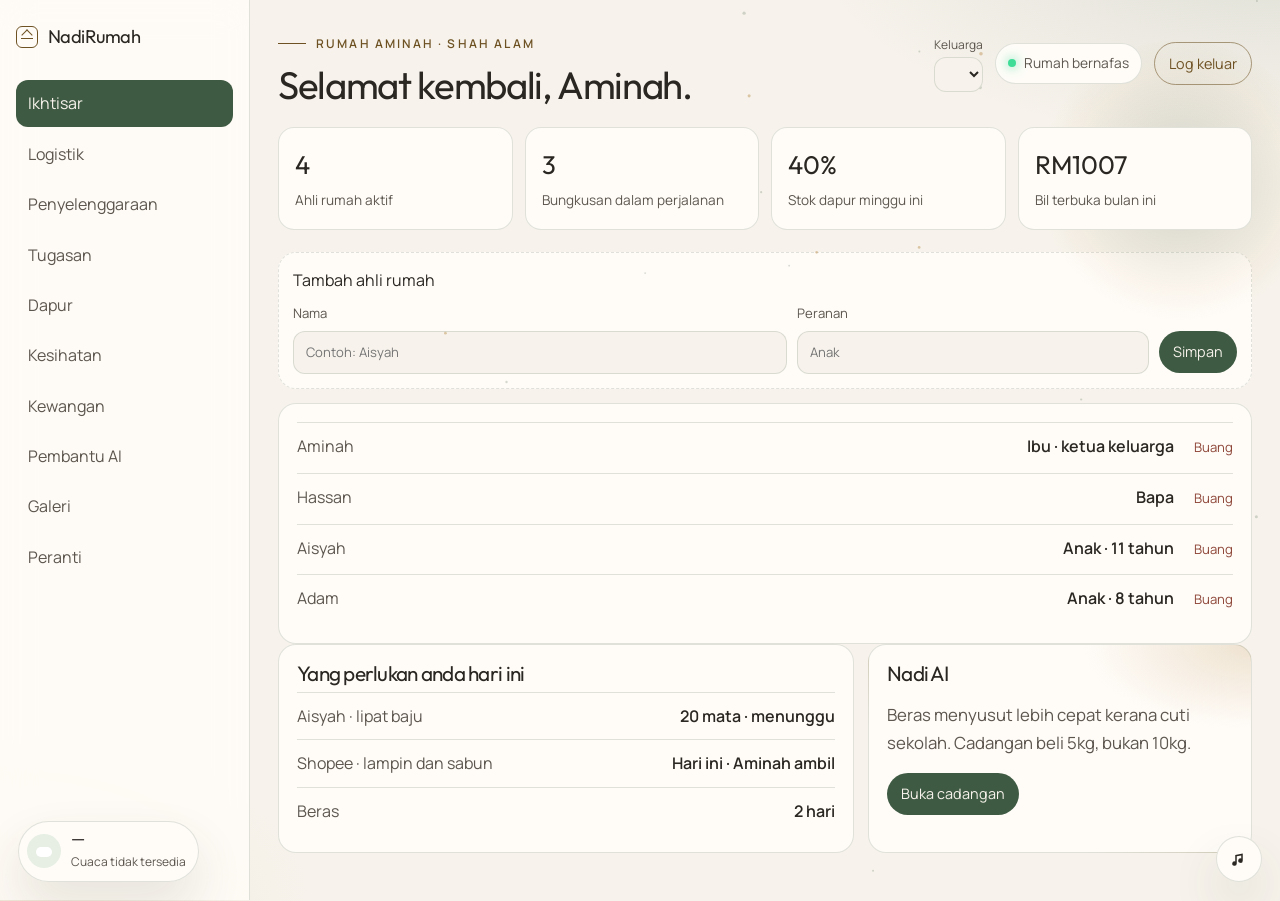
==== commit 5df98e5a: "Tambah ranking tugasan, cadangan resepi, status bayaran, dan suhu penghawa dingin. Ranking tugasan d" ====
--- a/dashboard.html
+++ b/dashboard.html
@@ -116,6 +116,7 @@
           <label>Mata dan status<input name="detail" required placeholder="20 mata · menunggu"></label>
           <button class="btn small" type="submit">Simpan</button>
         </form>
+        <article class="card" id="task-rank" aria-label="Ranking tugasan"></article>
         <article class="card" data-list="tugasan"></article>
       </section>
 
@@ -130,6 +131,7 @@
           <label>Paras<input name="detail" required placeholder="Hampir habis"></label>
           <button class="btn small" type="submit">Simpan</button>
         </form>
+        <article class="card" id="recipe-board" aria-label="Cadangan resepi"></article>
         <article class="card" data-list="dapur"></article>
       </section>
 
--- a/assets/css/style.css
+++ b/assets/css/style.css
@@ -700,6 +700,85 @@
   font-size: 0.82rem;
   padding: 4px 0 4px 8px;
 }
+.row-done {
+  border: 0;
+  background: transparent;
+  color: var(--blue);
+  font-size: 0.82rem;
+  font-weight: 600;
+  padding: 4px 0 4px 8px;
+}
+.row-pay {
+  border: 0;
+  background: transparent;
+  color: var(--gold);
+  font-size: 0.82rem;
+  font-weight: 600;
+  padding: 4px 0 4px 8px;
+  white-space: nowrap;
+}
+.row-pay[aria-pressed="true"] { color: var(--blue); }
+.rank-head {
+  display: flex;
+  justify-content: space-between;
+  align-items: center;
+  gap: 12px;
+  margin-bottom: 12px;
+}
+.rank-head h3 { margin: 0; }
+.rank-list { display: grid; gap: 12px; }
+.rank-row {
+  display: grid;
+  grid-template-columns: 32px 1fr auto;
+  gap: 10px;
+  align-items: center;
+}
+.rank-place {
+  font-family: var(--display);
+  font-size: 1.4rem;
+  color: var(--gold);
+  line-height: 1;
+}
+.rank-row:first-child .rank-place { color: var(--blue); }
+.rank-row b { display: block; font-weight: 600; }
+.rank-row small { color: var(--grey); }
+.rank-score { font-weight: 600; white-space: nowrap; }
+.rank-bar {
+  height: 6px;
+  margin-top: 6px;
+  border-radius: 99px;
+  background: #e7e2d8;
+  overflow: hidden;
+}
+.rank-bar i {
+  display: block;
+  height: 100%;
+  width: 0;
+  border-radius: 99px;
+  background: var(--blue);
+  transition: width 0.45s ease;
+}
+.recipe {
+  display: grid;
+  grid-template-columns: 128px 1fr auto;
+  gap: 12px;
+  align-items: center;
+  padding: 12px 0;
+  border-top: 1px solid var(--line);
+  text-decoration: none;
+  color: inherit;
+}
+.recipe:first-of-type { border-top: 0; }
+.recipe img {
+  width: 128px;
+  height: 72px;
+  object-fit: cover;
+  border-radius: 12px;
+  background: var(--cream);
+}
+.recipe b { display: block; }
+.recipe small { color: var(--grey); }
+.recipe-go { color: var(--blue); font-size: 0.82rem; font-weight: 600; white-space: nowrap; }
 .tag {
   font-size: 12px;
   color: var(--cream);
@@ -869,6 +948,19 @@
 }
 .switch[aria-pressed="true"] i { transform: translateX(20px); }
 .device-actions { display: flex; align-items: center; gap: 8px; }
+.temp { display: inline-flex; align-items: center; gap: 4px; }
+.temp button {
+  width: 28px;
+  height: 28px;
+  border-radius: 50%;
+  border: 1px solid var(--line);
+  background: var(--cream);
+  color: var(--ink);
+  line-height: 1;
+}
+.temp button:disabled { opacity: 0.35; }
+.temp b { min-width: 2.6rem; text-align: center; font-weight: 600; }
+.device-row.is-off .temp { opacity: 0.45; }
 @keyframes riseIn {
   from { opacity: 0; transform: translateY(18px); }
   to { opacity: 1; transform: none; }
@@ -1055,7 +1147,7 @@
   .hero-grid, .split, .ai-panel, .plans, .stories, .footer-grid, .grid-2, .app {
     grid-template-columns: 1fr;
   }
-  .modules, .steps, .kpis, .entry { grid-template-columns: 1fr; }
+  .modules, .steps, .kpis, .entry, .recipe { grid-template-columns: 1fr; }
   .m-arch, .m-window, .m-frame { margin-top: 0; }
   .stage { height: 460px; }
   .tablet { right: 0; transform: none; }
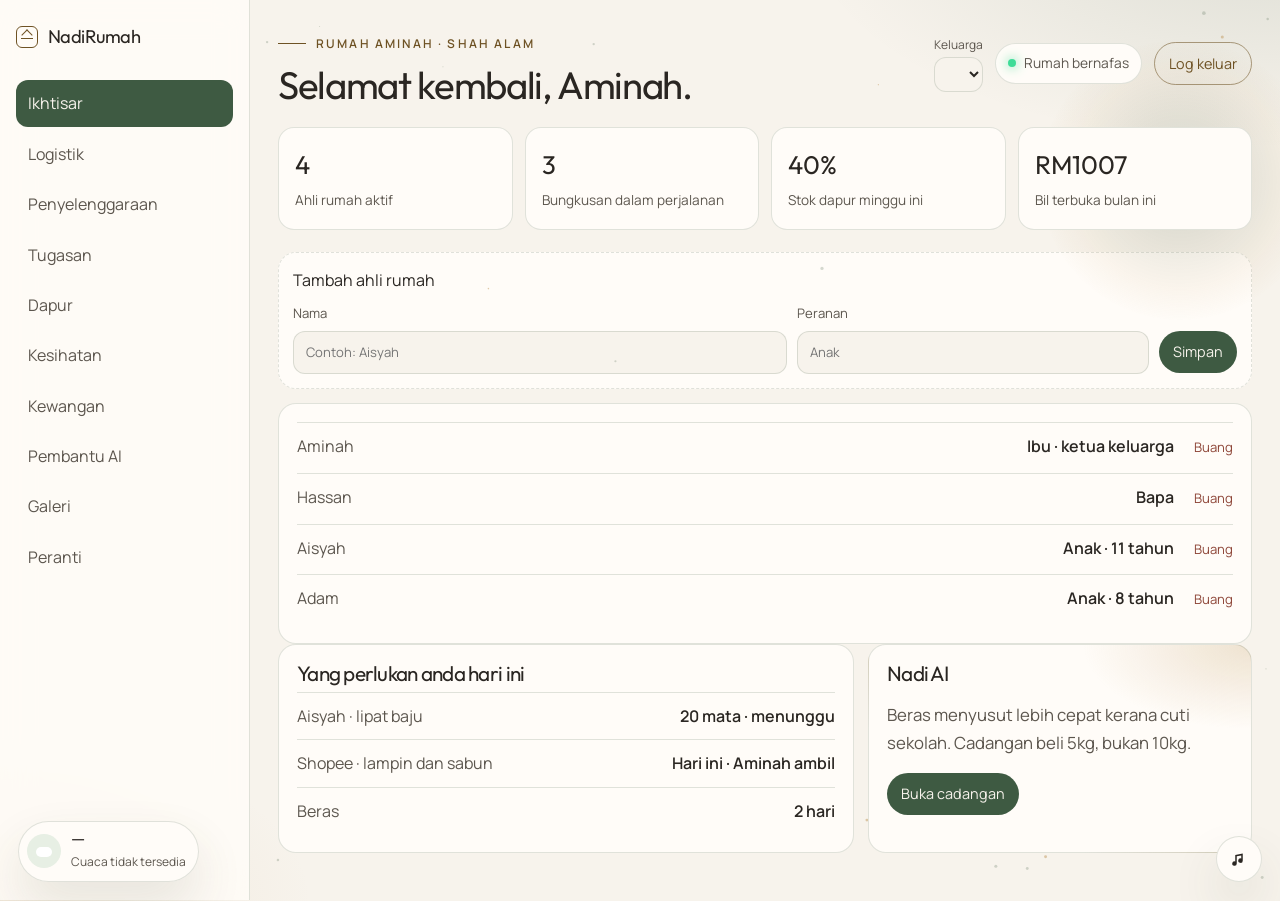
==== commit f1ae199c: "Tambah suis screen saver galeri dan butang henti pada panel lagu." ====
--- a/dashboard.html
+++ b/dashboard.html
@@ -196,6 +196,12 @@
           </label>
           <button class="btn small" type="button" id="gallery-pick">Muat naik</button>
           <button class="btn gold small" type="button" id="frame-now">Mainkan bingkai</button>
+          <div class="saver">
+            <span>Screen saver</span>
+            <button class="switch" type="button" id="frame-arm" aria-pressed="false" aria-label="Screen saver">
+              <i aria-hidden="true"></i>
+            </button>
+          </div>
         </form>
         <p class="hint" id="gallery-note" hidden></p>
         <div class="gallery-grid" id="gallery-grid"></div>
@@ -250,6 +256,9 @@
     <div class="sound-panel" id="sound-panel" hidden>
       <div class="sound-row">
         <button class="sound-play" type="button" data-music="toggle">Main</button>
+        <button class="sound-stop" type="button" data-music="stop" aria-label="Henti">
+          <svg viewBox="0 0 24 24" width="12" height="12" aria-hidden="true"><rect x="5" y="5" width="14" height="14" rx="2" fill="currentColor"/></svg>
+        </button>
         <span id="sound-now">Piano cerah</span>
         <button class="sound-min" type="button" aria-label="Kecilkan">Kecilkan</button>
       </div>
--- a/assets/css/style.css
+++ b/assets/css/style.css
@@ -693,6 +693,15 @@
 }
 .entry input:focus, .entry select:focus { outline: 2px solid var(--blue); border-color: transparent; }
 .entry .btn { margin-bottom: 1px; }
+.entry .saver {
+  grid-column: 1 / -1;
+  display: flex;
+  align-items: center;
+  justify-content: space-between;
+  gap: 12px;
+  color: var(--ink);
+  font-size: 0.95rem;
+}
 .row-x {
   border: 0;
   background: transparent;
@@ -987,6 +996,7 @@
 }
 .sound-toggle,
 .sound-play,
+.sound-stop,
 .sound-min,
 .sound-list button {
   border: 1px solid var(--line);
@@ -1005,6 +1015,14 @@
   box-shadow: var(--shadow);
 }
 .sound-toggle.is-on { background: var(--blue); color: var(--cream); border-color: transparent; }
+.sound-stop {
+  width: 34px;
+  height: 34px;
+  padding: 0;
+  display: grid;
+  place-items: center;
+  flex: none;
+}
 .sound-min { margin-left: auto; padding: 6px 10px; }
 .sound-panel[hidden] { display: none; }
 .sound-panel {
@@ -1017,7 +1035,7 @@
   display: grid;
   gap: 10px;
 }
-.sound-row { display: flex; align-items: center; gap: 8px; }
+.sound-row { display: flex; align-items: center; flex-wrap: wrap; gap: 8px; }
 #sound-now { color: var(--grey); font-size: 0.85rem; }
 .sound-list { display: grid; gap: 6px; }
 .sound-list button { text-align: left; border-radius: 12px; }
